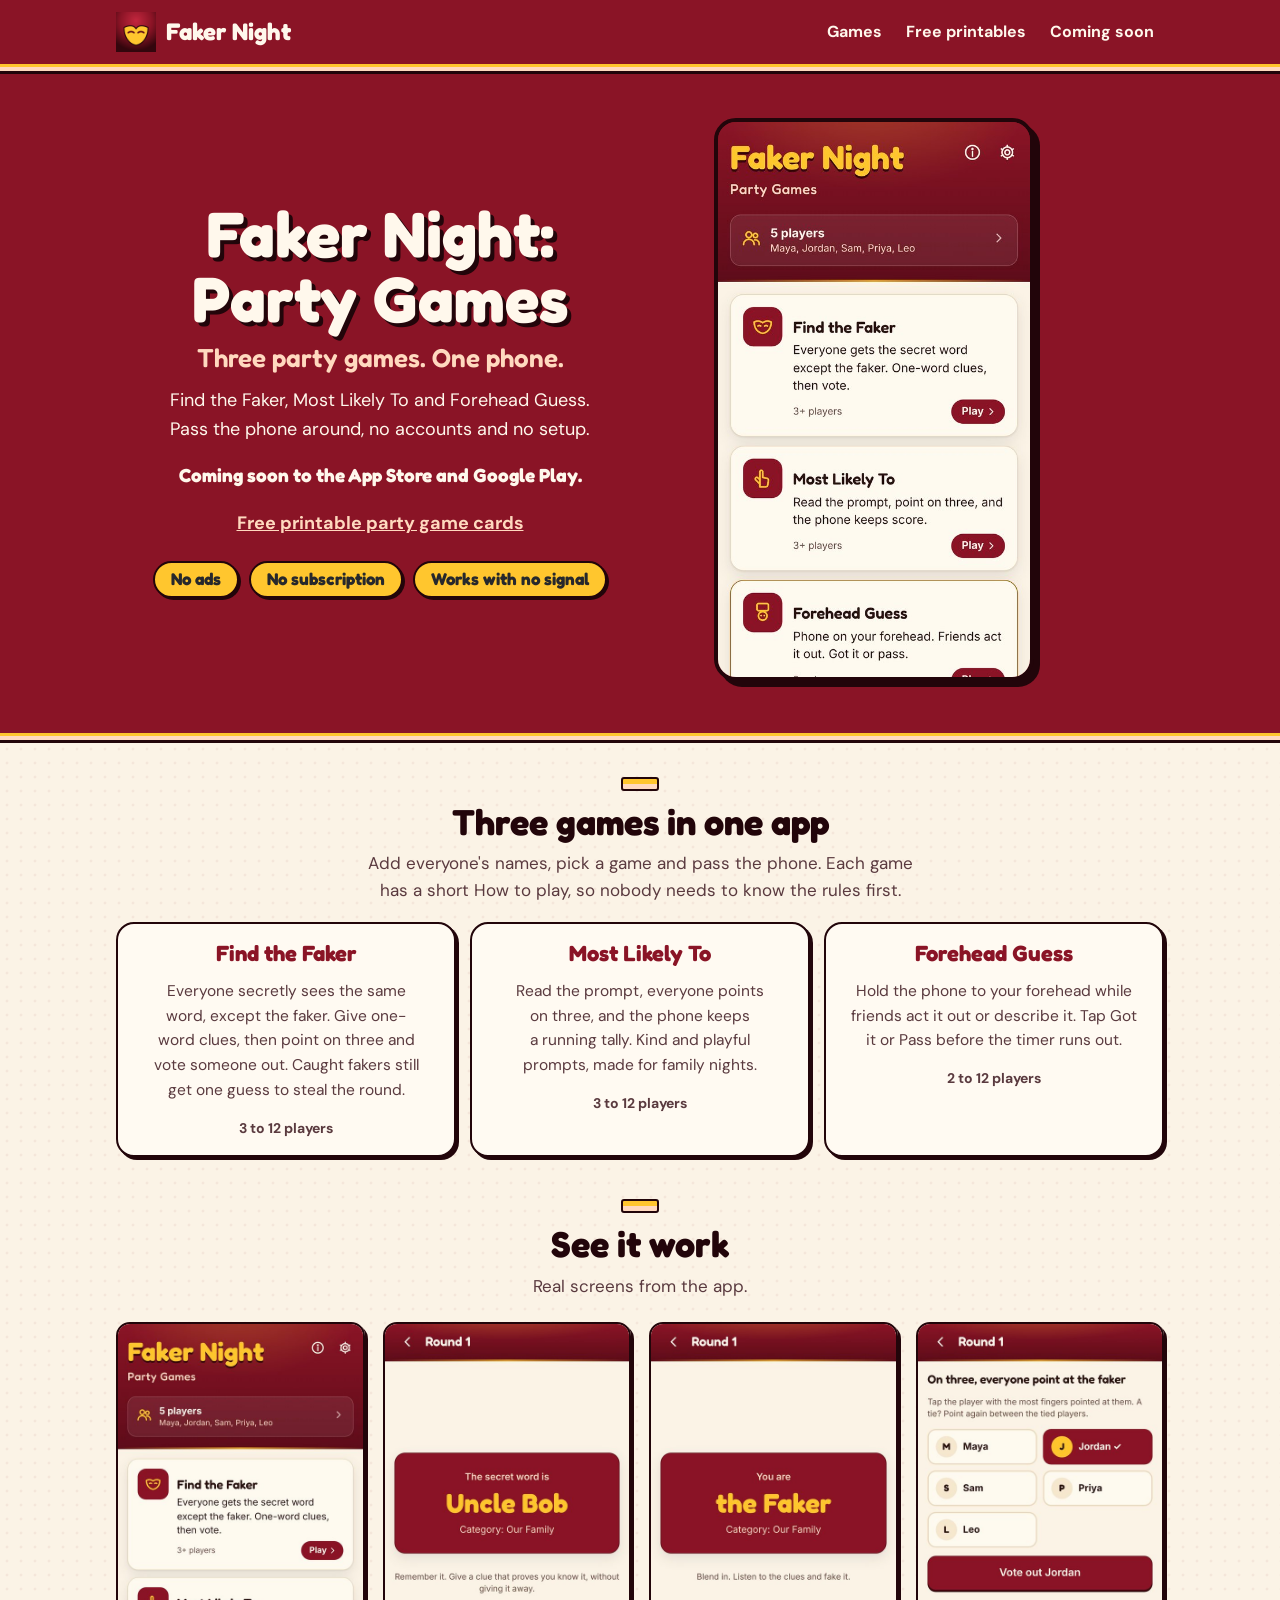
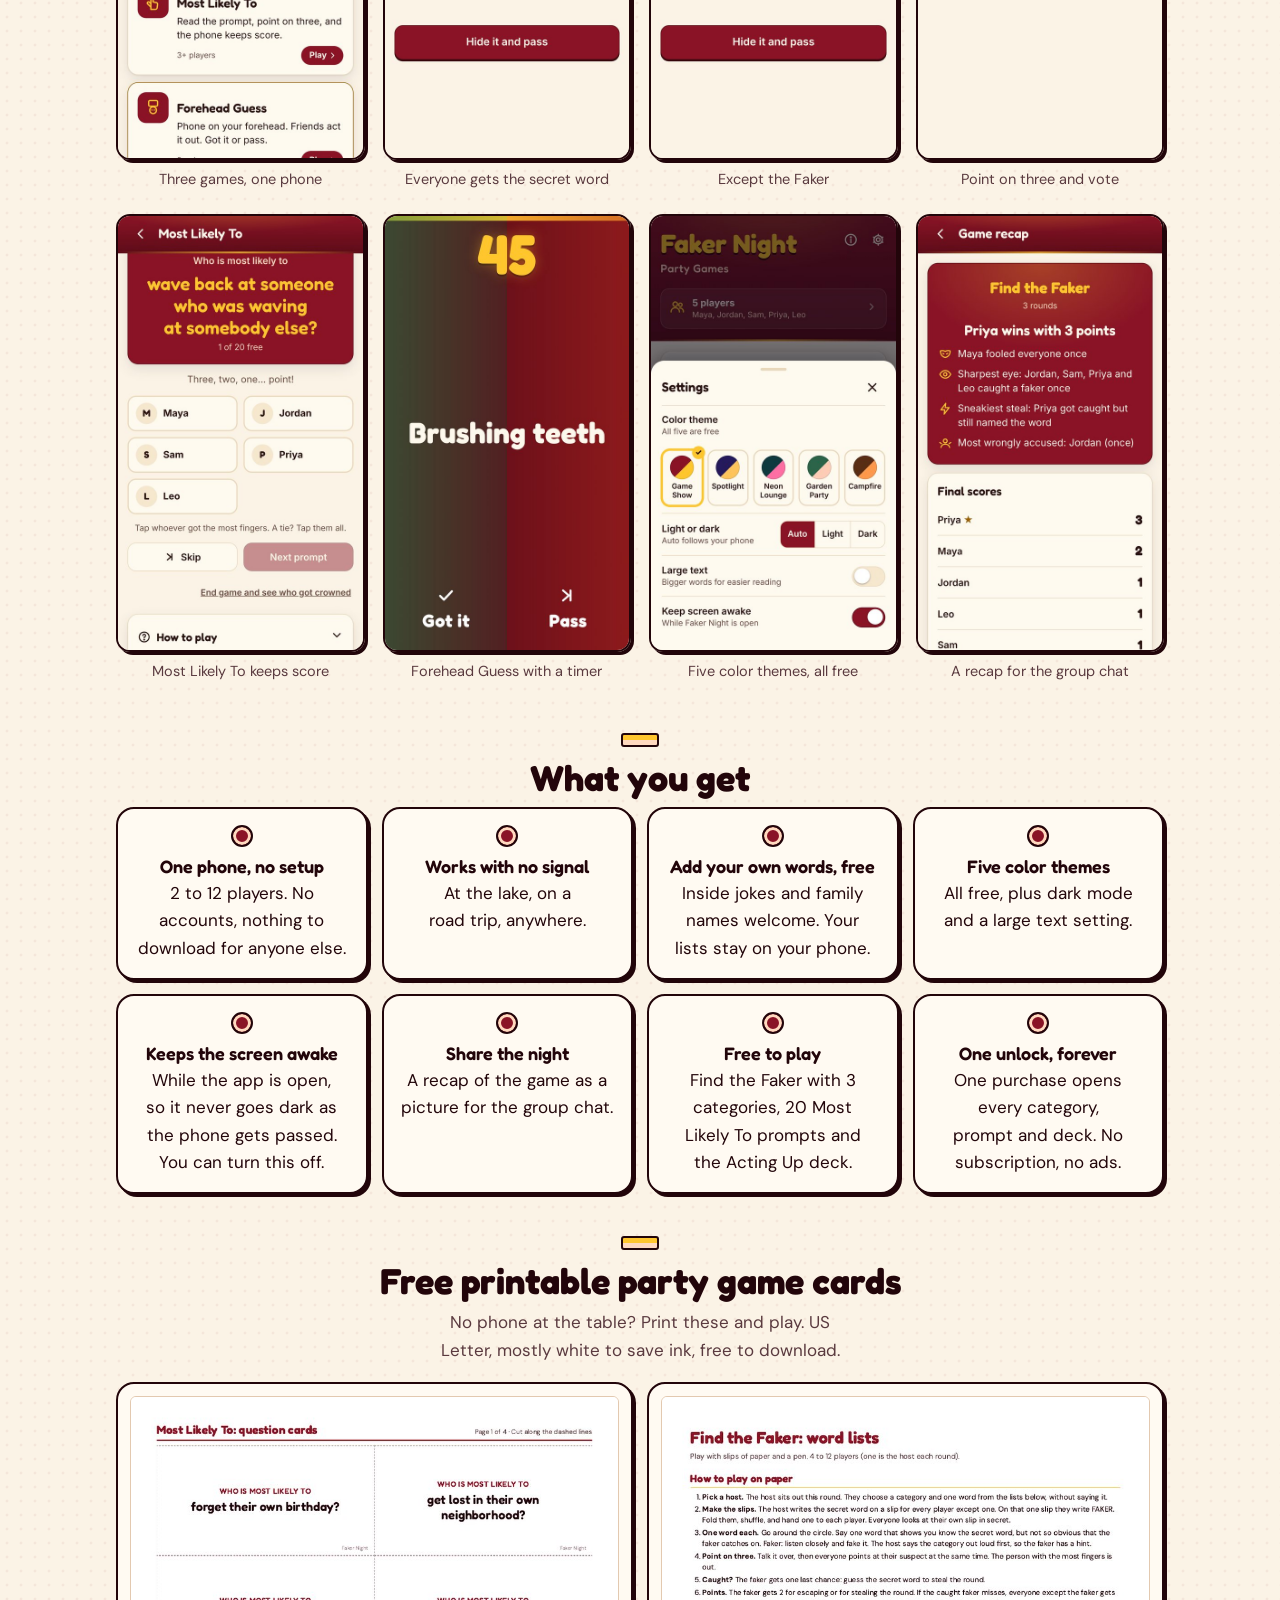
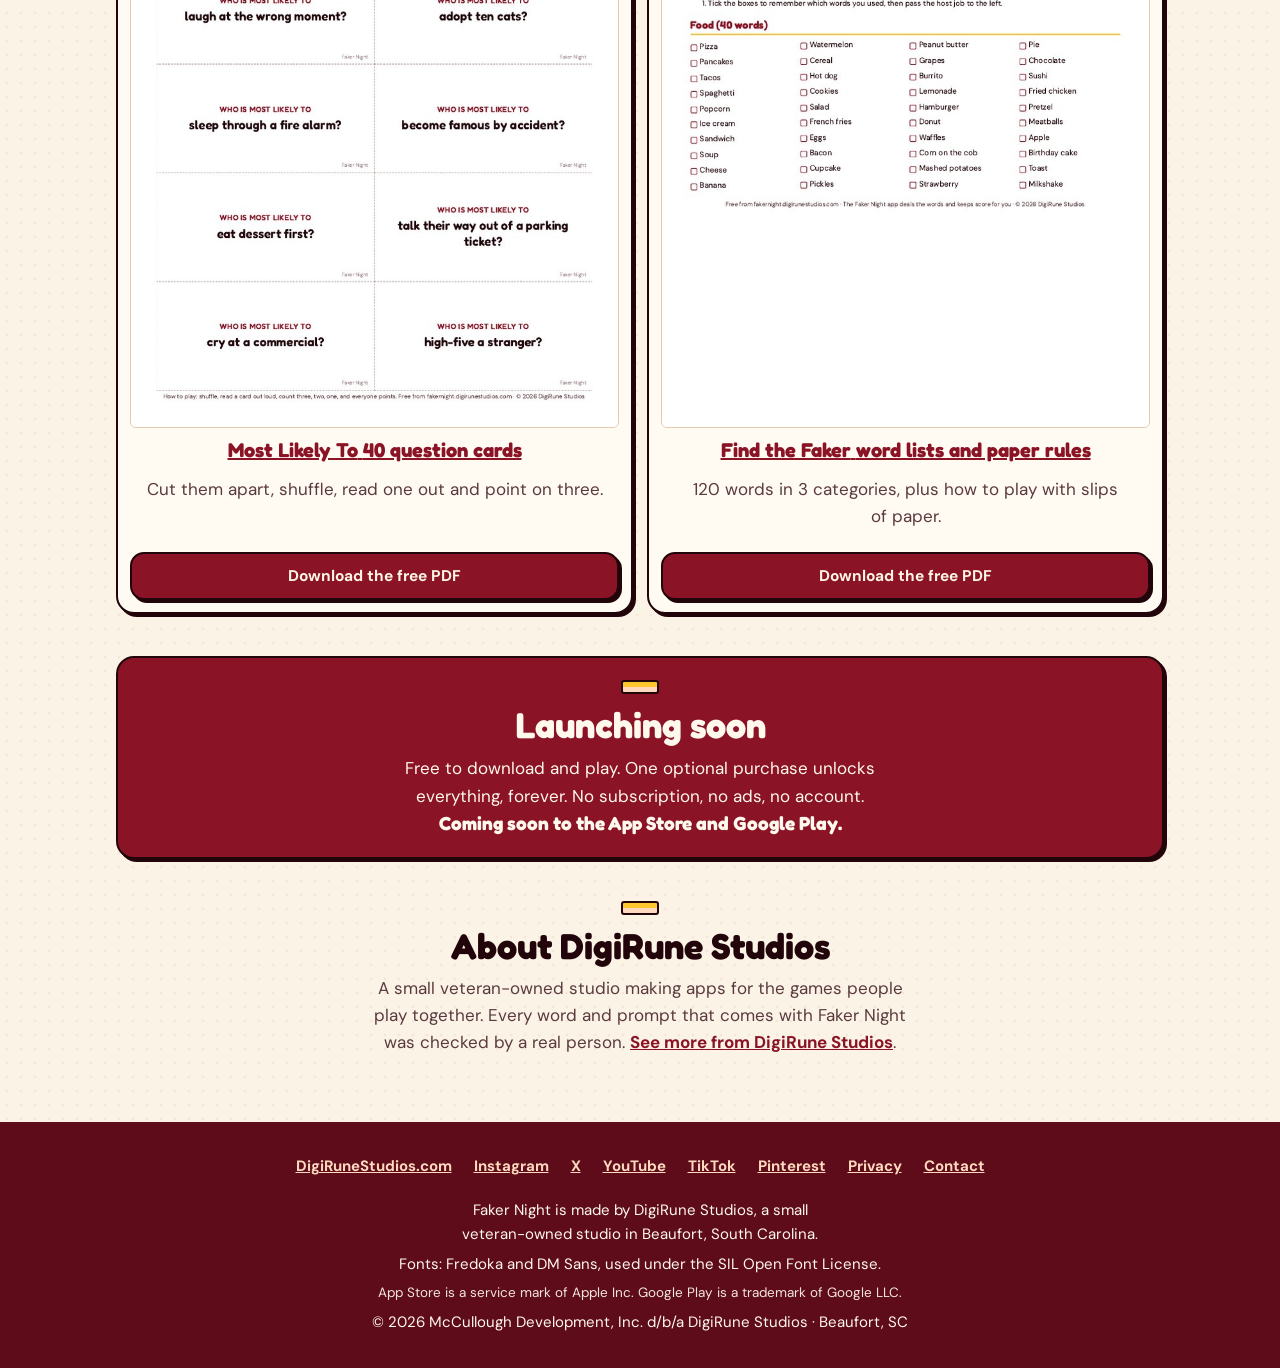
==== index.html @ b668b9be "Faker Night promo website v1 (Coming soon): home, 2 free printables, privacy Co-Authored-By: Claude " ====
<!doctype html>
<html lang="en">
<head>
<meta charset="utf-8">
<meta name="viewport" content="width=device-width, initial-scale=1, viewport-fit=cover">
<title>Faker Night: Party Games, three pass-the-phone games in one app</title>
<meta name="description" content="Coming soon. Find the Faker, Most Likely To and Forehead Guess on one phone. 2 to 12 players, no accounts, works with no signal. No ads, no subscription. Free printable party game cards too.">
<link rel="canonical" href="https://fakernight.digirunestudios.com/">
<meta property="og:type" content="website">
<meta property="og:site_name" content="Faker Night: Party Games">
<meta property="og:url" content="https://fakernight.digirunestudios.com/">
<meta property="og:title" content="Faker Night: Party Games, three pass-the-phone games in one app">
<meta property="og:description" content="Coming soon. Find the Faker, Most Likely To and Forehead Guess on one phone. No ads, no subscription. Free printable party game cards too.">
<meta property="og:image" content="https://fakernight.digirunestudios.com/site/img/og/faker-night-1200x630.jpg">
<meta property="og:image:width" content="1200">
<meta property="og:image:height" content="630">
<meta property="og:image:alt" content="Faker Night: Party Games. Find the Faker, Most Likely To, Forehead Guess.">
<meta name="twitter:card" content="summary_large_image">
<meta name="twitter:title" content="Faker Night: Party Games">
<meta name="twitter:description" content="Coming soon. Three pass-the-phone party games in one app. No ads, no subscription.">
<meta name="twitter:image" content="https://fakernight.digirunestudios.com/site/img/og/faker-night-1200x630.jpg">
<meta name="theme-color" content="#8a1426">
<link rel="icon" type="image/png" sizes="192x192" href="icons/icon-192.png">
<link rel="apple-touch-icon" href="icons/apple-touch-icon-180.png">
<link rel="preload" href="site/fonts/fredoka.woff2" as="font" type="font/woff2" crossorigin>
<link rel="stylesheet" href="site/site.css">
<style>
.shot{width:min(100%,320px);border:4px solid var(--outline);border-radius:22px;box-shadow:6px 6px 0 var(--outline);overflow:hidden;background:var(--outline)}
.game h3{font:700 22px/1.2 var(--serif);margin:0 0 6px;color:var(--felt)}
:root[data-theme="dark"] .game h3{color:var(--mustard)}
@media (prefers-color-scheme:dark){:root:not([data-theme="light"]) .game h3{color:var(--mustard)}}
.game .who{display:inline-block;margin-top:8px;font-weight:700;font-size:14px;color:var(--ink-2)}
.games3{display:grid;grid-template-columns:1fr;gap:14px}
@media (min-width:760px){.games3{grid-template-columns:repeat(3,1fr)}}
.sheets2{display:grid;grid-template-columns:1fr;gap:14px}
@media (min-width:640px){.sheets2{grid-template-columns:repeat(2,1fr)}}
.hero .herotext{min-width:0;max-width:100%}.hero h1{font-size:clamp(34px,10vw,64px);overflow-wrap:anywhere}
.sheet .what{color:var(--ink-2);margin:4px 0 12px}
</style>
</head>
<body>
<a class="skip" href="#main">Skip to the page content</a>
<header class="bar"><div class="wrap">
  <a class="brand" href="./"><img src="icons/icon-192.png" alt="" width="40" height="40">Faker&nbsp;Night</a>
  <nav aria-label="Site"><a href="./#games">Games</a><a href="./#printables">Free printables</a><a href="./#get">Coming soon</a></nav>
</div></header>
<div class="stripes"></div>
<main id="main">
<section class="hero" aria-labelledby="hero-title"><div class="wrap">
  <div class="herotext">
    <h1 id="hero-title">Faker&nbsp;Night:<br>Party&nbsp;Games</h1>
    <p class="tag">Three party games. One phone.</p>
    <p class="lead">Find the Faker, Most Likely To and Forehead Guess. Pass the phone around, no accounts and no setup.</p>
    <p class="soon">Coming soon to the App&nbsp;Store and Google&nbsp;Play.</p>
    <p class="sheetlink"><a href="#printables">Free printable party game cards</a></p>
    <ul class="pills" aria-label="Pricing"><li>No ads</li><li>No subscription</li><li>Works with no signal</li></ul>
  </div>
  <figure class="demo" style="margin:0">
    <img class="shot" src="site/img/hero-home.jpg" width="540" height="960" alt="The Faker Night home screen with three games: Find the Faker, Most Likely To and Forehead Guess.">
  </figure>
</div></section>
<div class="stripes"></div>

<section id="games" aria-labelledby="games-title"><div class="wrap">
  <h2 id="games-title">Three games in one app</h2>
  <p class="intro">Add everyone's names, pick a game and pass the phone. Each game has a short How to play, so nobody needs to know the rules first.</p>
  <div class="games3">
    <div class="card game"><h3>Find the Faker</h3><p>Everyone secretly sees the same word, except the faker. Give one-word clues, then point on three and vote someone out. Caught fakers still get one guess to steal the round.</p><span class="who">3 to 12 players</span></div>
    <div class="card game"><h3>Most Likely To</h3><p>Read the prompt, everyone points on three, and the phone keeps a running tally. Kind and playful prompts, made for family nights.</p><span class="who">3 to 12 players</span></div>
    <div class="card game"><h3>Forehead Guess</h3><p>Hold the phone to your forehead while friends act it out or describe it. Tap Got it or Pass before the timer runs out.</p><span class="who">2 to 12 players</span></div>
  </div>
</div></section>

<section id="see" aria-labelledby="see-title"><div class="wrap">
  <h2 id="see-title">See it work</h2>
  <p class="intro">Real screens from the app.<span class="swipehint"> Swipe sideways to see them all.</span></p>
  <div class="gallery" tabindex="0" aria-label="App screens, scroll sideways">
    <figure><img src="site/img/gallery/01-home.jpg" width="540" height="960" loading="lazy" alt="The home screen with all three games and the players bar."><figcaption>Three games, one phone</figcaption></figure>
    <figure><img src="site/img/gallery/02-word.jpg" width="540" height="960" loading="lazy" alt="A player privately sees the secret word, Uncle Bob, in the Our Family category."><figcaption>Everyone gets the secret word</figcaption></figure>
    <figure><img src="site/img/gallery/03-faker.jpg" width="540" height="960" loading="lazy" alt="One player sees You are the Faker instead of the word."><figcaption>Except the Faker</figcaption></figure>
    <figure><img src="site/img/gallery/04-vote.jpg" width="540" height="960" loading="lazy" alt="The vote screen: tap the player with the most fingers pointed at them."><figcaption>Point on three and vote</figcaption></figure>
    <figure><img src="site/img/gallery/05-likely.jpg" width="540" height="960" loading="lazy" alt="A Most Likely To prompt with the players' names to tap."><figcaption>Most Likely To keeps score</figcaption></figure>
    <figure><img src="site/img/gallery/06-guess.jpg" width="540" height="960" loading="lazy" alt="Forehead Guess with a big countdown, the word, and Got it and Pass."><figcaption>Forehead Guess with a timer</figcaption></figure>
    <figure><img src="site/img/gallery/07-themes.jpg" width="540" height="960" loading="lazy" alt="Settings with five color themes, light or dark, large text and keep screen awake."><figcaption>Five color themes, all free</figcaption></figure>
    <figure><img src="site/img/gallery/08-recap.jpg" width="540" height="960" loading="lazy" alt="The game recap with final scores and fun awards."><figcaption>A recap for the group chat</figcaption></figure>
  </div>
</div></section>

<section id="features" aria-labelledby="features-title"><div class="wrap">
  <h2 id="features-title">What you get</h2>
  <ul class="feats">
    <li class="card"><b>One phone, no setup</b>2 to 12 players. No accounts, nothing to download for anyone else.</li>
    <li class="card"><b>Works with no signal</b>At the lake, on a road trip, anywhere.</li>
    <li class="card"><b>Add your own words, free</b>Inside jokes and family names welcome. Your lists stay on your phone.</li>
    <li class="card"><b>Five color themes</b>All free, plus dark mode and a large text setting.</li>
    <li class="card"><b>Keeps the screen awake</b>While the app is open, so it never goes dark as the phone gets passed. You can turn this off.</li>
    <li class="card"><b>Share the night</b>A recap of the game as a picture for the group chat.</li>
    <li class="card"><b>Free to play</b>Find the Faker with 3 categories, 20 Most Likely To prompts and the Acting Up deck.</li>
    <li class="card"><b>One unlock, forever</b>One purchase opens every category, prompt and deck. No subscription, no ads.</li>
  </ul>
</div></section>

<section id="printables" aria-labelledby="printables-title"><div class="wrap">
  <h2 id="printables-title">Free printable party game cards</h2>
  <p class="intro">No phone at the table? Print these and play. US Letter, mostly white to save ink, free to download.</p>
  <div class="sheets2">
    <div class="card sheet">
      <a href="printables/most-likely-to-cards.html"><img class="pv" src="site/img/sheets/most-likely-to-cards.jpg" width="760" height="983" loading="lazy" alt="Preview of the free printable Most Likely To question cards"></a>
      <h3><a href="printables/most-likely-to-cards.html"><span class="nm">Most Likely To</span> <span class="ss">40 question cards</span></a></h3>
      <p class="what">Cut them apart, shuffle, read one out and point on three.</p>
      <a class="btn primary block" href="printables/pdf/most-likely-to-cards.pdf" download="Most-Likely-To-Question-Cards.pdf" type="application/pdf" aria-label="Download the free PDF: Most Likely To question cards"><span class="dl-long">Download the free PDF</span><span class="dl-short">Free PDF</span></a>
    </div>
    <div class="card sheet">
      <a href="printables/find-the-faker-word-lists.html"><img class="pv" src="site/img/sheets/find-the-faker-word-lists.jpg" width="760" height="983" loading="lazy" alt="Preview of the free printable Find the Faker word lists and paper rules"></a>
      <h3><a href="printables/find-the-faker-word-lists.html"><span class="nm">Find the Faker</span> <span class="ss">word lists and paper rules</span></a></h3>
      <p class="what">120 words in 3 categories, plus how to play with slips of paper.</p>
      <a class="btn primary block" href="printables/pdf/find-the-faker-word-lists.pdf" download="Find-the-Faker-Word-Lists.pdf" type="application/pdf" aria-label="Download the free PDF: Find the Faker word lists and paper rules"><span class="dl-long">Download the free PDF</span><span class="dl-short">Free PDF</span></a>
    </div>
  </div>
</div></section>

<section id="get" aria-labelledby="get-title"><div class="wrap">
  <div class="card panel cta">
    <h2 id="get-title">Launching soon</h2>
    <p>Free to download and play. One optional purchase unlocks everything, forever. No subscription, no ads, no account.</p>
    <p class="soon">Coming soon to the App&nbsp;Store and Google&nbsp;Play.</p>
  </div>
</div></section>

<section id="studio" aria-labelledby="studio-title"><div class="wrap">
  <h2 id="studio-title">About DigiRune&nbsp;Studios</h2>
  <p class="intro">A small veteran-&#8288;owned studio making apps for the games people play together. Every word and prompt that comes with Faker Night was checked by a real person. <a href="https://digirunestudios.com/">See more from DigiRune&nbsp;Studios</a>.</p>
</div></section>
</main>
<footer><div class="wrap">
  <ul class="links">
    <li><a href="https://digirunestudios.com/">DigiRuneStudios.com</a></li>
    <li><a href="https://www.instagram.com/digirune/">Instagram</a></li>
    <li><a href="https://x.com/DigiRuneStudios">X</a></li>
    <li><a href="https://www.youtube.com/@DigiRuneStudios">YouTube</a></li>
    <li><a href="https://www.tiktok.com/@digirunestudios">TikTok</a></li>
    <li><a href="https://www.pinterest.com/digirunestudios/">Pinterest</a></li>
    <li><a href="privacy.html">Privacy</a></li>
    <li><a href="mailto:will@digirunestudios.com">Contact</a></li>
  </ul>
  <p>Faker&nbsp;Night is made by DigiRune&nbsp;Studios, a small veteran-&#8288;owned studio in Beaufort, South&nbsp;Carolina.</p>
  <p>Fonts: Fredoka and DM Sans, used under the SIL Open Font License.</p>
  <p class="tm">App&nbsp;Store is a service mark of Apple Inc. Google&nbsp;Play is a trademark of Google LLC.</p>
  <p>&copy; 2026 McCullough Development, Inc. d/b/a DigiRune&nbsp;Studios &middot; Beaufort, SC</p>
</div></footer>
</body>
</html>
---- site/site.css ----
/* Faker Night site, Game Show look (matches the app default theme). DigiRune Studios. */
:root {
  --bg: #fbf3e6; --surface: #fffaf2; --surface-2: #f7e6cf; --ink: #22050a; --ink-2: #5a3a3f; --line: #e3c9b0;
  --felt: #8a1426; --felt-2: #5e0c19; --on-felt: #fff8ec; --on-felt-2: #ffd9bf; --outline: #22050a;
  --mustard: #ffc62e; --tomato: #ffd9bf; --brick: #8a1426; --link: #8a1426; --shadow: 3px 3px 0 var(--outline);
  --serif: "Fredoka", "Trebuchet MS", system-ui, sans-serif; --sans: "DM Sans", system-ui, -apple-system, "Segoe UI", Roboto, sans-serif;
  color-scheme: light dark;
}
@media (prefers-color-scheme: dark) {
  :root:not([data-theme="light"]) { --bg: #1a0a0d; --surface: #2a1216; --surface-2: #3a1a1f; --ink: #fff3e8; --ink-2: #e2c6bf; --line: #4d2a30; --outline: #0b0204; --link: #ffc62e; }
}
:root[data-theme="dark"] { --bg: #1a0a0d; --surface: #2a1216; --surface-2: #3a1a1f; --ink: #fff3e8; --ink-2: #e2c6bf; --line: #4d2a30; --outline: #0b0204; --link: #ffc62e; }
* { box-sizing: border-box; }
html { -webkit-text-size-adjust: 100%; scroll-behavior: smooth; }
@media (prefers-reduced-motion: reduce) { html { scroll-behavior: auto; } }
body { margin: 0; background: radial-gradient(rgba(138, 20, 38, .06) 1.3px, transparent 1.7px) 0 0 / 14px 14px, var(--bg); color: var(--ink); font: 17px/1.6 var(--sans); }
img { max-width: 100%; height: auto; display: block; }
a { color: var(--link); font-weight: 700; }
a:focus-visible, button:focus-visible { outline: 3px solid var(--mustard); outline-offset: 3px; border-radius: 6px; }
.skip { position: absolute; left: -999px; top: 8px; background: var(--surface); color: var(--ink); padding: 10px 14px; border: 2px solid var(--outline); border-radius: 10px; z-index: 10; }
.skip:focus { left: 12px; }
.wrap { max-width: 1080px; margin: 0 auto; padding-left: max(16px, env(safe-area-inset-left)); padding-right: max(16px, env(safe-area-inset-right)); }
.stripes { height: 10px; background: linear-gradient(var(--mustard) 0 33%, var(--tomato) 33% 66%, var(--outline) 66%); }
/* top bar */
.bar { background: var(--felt); color: var(--on-felt); padding-top: env(safe-area-inset-top); }
.bar .wrap { display: flex; align-items: center; gap: 10px; min-height: 64px; flex-wrap: wrap; }
.brand { display: flex; align-items: center; gap: 10px; color: var(--on-felt); text-decoration: none; font: 700 24px/1 var(--serif); min-height: 44px; }
.brand img { width: 40px; height: 40px; }
.bar nav { margin-left: auto; display: flex; gap: 4px; flex-wrap: wrap; }
.bar nav a { color: var(--on-felt); text-decoration: none; font-weight: 700; font-size: 16px; padding: 10px 10px; min-height: 44px; display: inline-flex; align-items: center; border-radius: 10px; }
.bar nav a:hover { background: rgba(255, 246, 228, .12); }
/* hero: centered text beside the demo video; one column on phones */
.hero { background: var(--felt); color: var(--on-felt); padding: 0; }
.hero .wrap { display: grid; gap: 28px; padding-top: 28px; padding-bottom: 36px; align-items: center; justify-items: center; }
@media (min-width: 900px) { .hero .wrap { grid-template-columns: 1.1fr 1fr; padding-top: 44px; padding-bottom: 52px; gap: 40px; } }
.herotext { text-align: center; max-width: 36em; }
.hero h1 { font: 700 clamp(38px, 9vw, 64px)/1.02 var(--serif); margin: 0; text-shadow: 4px 4px 0 var(--outline); }
.hero .tag { font: 600 clamp(20px, 4.6vw, 26px)/1.25 var(--serif); color: var(--on-felt-2); margin: 10px 0 0; }
.hero p.lead { font-size: 18px; margin: 12px auto 0; max-width: 30em; }
.pills { display: flex; flex-wrap: wrap; justify-content: center; gap: 10px; margin: 16px 0 0; padding: 0; list-style: none; }
.pills li { background: var(--mustard); color: #26282c; border: 2px solid var(--outline); border-radius: 999px; padding: 6px 16px; font: 700 17px/1.2 var(--serif); box-shadow: 2px 2px 0 var(--outline); }
.sheetlink { margin: 14px 0 0; font-size: 18px; }
.hero .sheetlink a, .cta .sheetlink a { color: var(--on-felt-2); display: inline-flex; min-height: 44px; align-items: center; }
/* official store badges: equal 48px artwork height, clear space of at least a quarter of the height (12px) all round */
.stores { display: flex; flex-wrap: wrap; justify-content: center; align-items: center; gap: 16px 20px; margin: 20px 0 0; padding: 0; }
.badge { display: inline-block; line-height: 0; padding: 0; border-radius: 10px; }
.badge:focus-visible { outline-offset: 4px; }
.badge.apple img { height: 48px; width: auto; }
.badge .gp { display: block; position: relative; overflow: hidden; width: 161.14px; height: 48px; border-radius: 8px; }
.badge .gp img { position: absolute; left: -11.71px; top: -11.71px; width: 184.57px; height: 71.43px; max-width: none; }
/* QR codes only where a phone is not the device in hand: wide screens with a mouse (same rule as DigiRuneStudios.com) */
.qr-row { display: none; }
/* pre-launch line, in place of the store badges (same treatment as Stitch Scroll) */
.soon { font: 700 19px/1.35 var(--serif); margin: 18px auto 0; max-width: 22em; text-align: center; text-wrap: balance; }
.hero .soon, .cta .soon { color: var(--on-felt); }
@media (min-width: 1100px) and (hover: hover) {
  .qr-row { display: flex; justify-content: center; gap: 28px; margin: 18px 0 0; }
  .qr-row figure { margin: 0; text-align: center; }
  .qr-row img { width: 136px; height: 136px; border-radius: 10px; border: 2px solid var(--outline); margin: 0 auto; }
  .qr-row figcaption { font-size: 14px; margin-top: 6px; color: inherit; }
}
/* demo video */
.demo { margin: 0; width: min(100%, 420px); text-align: center; }
.demo-frame { position: relative; border: 4px solid var(--outline); border-radius: 22px; box-shadow: 6px 6px 0 var(--outline); overflow: hidden; background: #145c60; aspect-ratio: 3 / 4; }
.demo video { display: block; width: 100%; height: 100%; object-fit: cover; cursor: pointer; }
.demo figcaption { font: 600 17px/1.3 var(--serif); margin-top: 12px; color: var(--on-felt-2); }
/* The play and pause control sits under the video, beside its caption, so it never covers the app on screen.
   When the video waits (autoplay refused or reduced motion) it becomes a big play button centered on the poster. */
.demo { position: relative; container-type: inline-size; }
.demo figcaption { display: flex; align-items: center; justify-content: center; gap: 12px; }
.demo-toggle { flex: none; position: relative; width: 44px; height: 44px; border-radius: 50%; border: 2px solid var(--outline); background: #fff6e4; box-shadow: 2px 2px 0 var(--outline); cursor: pointer; display: grid; place-items: center; padding: 0; }
.demo-toggle span { width: 14px; height: 16px; border-left: 5px solid #26282c; border-right: 5px solid #26282c; }
.demo-toggle.big { position: absolute; left: calc(50% - 44px); top: calc(66.6667cqw - 44px); width: 88px; height: 88px; background: var(--mustard); border-width: 3px; box-shadow: 4px 4px 0 var(--outline); z-index: 2; }
.demo-toggle.big span { width: 0; height: 0; border-top: 18px solid transparent; border-bottom: 18px solid transparent; border-left: 30px solid #26282c; border-right: 0; margin-left: 8px; }
.demo-toggle:focus-visible { outline: 3px solid var(--mustard); outline-offset: 3px; }
.sr-only { position: absolute; width: 1px; height: 1px; padding: 0; margin: -1px; overflow: hidden; clip: rect(0 0 0 0); white-space: nowrap; border: 0; }
/* sections: headings, intros and cards centered */
section { padding: 34px 0 8px; }
h2 { font: 700 clamp(28px, 6vw, 36px)/1.15 var(--serif); margin: 0 0 8px; text-align: center; text-wrap: balance; }
h2::before { content: ""; display: block; margin: 0 auto 10px; width: 34px; height: 10px; border-radius: 3px; background: linear-gradient(var(--mustard) 0 50%, var(--tomato) 50%); border: 2px solid var(--outline); }
h2.h3 { font: 600 24px/1.2 var(--serif); margin: 24px 0 8px; }
h2.h3::before { display: none; }
.intro { color: var(--ink-2); margin: 0 auto 18px; max-width: 42em; text-align: center; text-wrap: pretty; }
.card { background: var(--surface); border: 2px solid var(--outline); border-radius: 18px; box-shadow: var(--shadow); }
/* 8 games, 8 features, 8 sheets: 1, 2 or 4 columns so every row is full */
.games, .feats, .sheets { display: grid; grid-template-columns: 1fr; gap: 14px; list-style: none; padding: 0; margin: 0; }
@media (min-width: 520px) { .games, .feats, .sheets { grid-template-columns: repeat(2, 1fr); } }
@media (min-width: 960px) { .games, .feats, .sheets { grid-template-columns: repeat(4, 1fr); } }
.game { display: flex; flex-direction: column; align-items: center; text-align: center; gap: 6px; padding: 16px 14px; }
.game img { width: 64px; height: 64px; }
.game h3 { margin: 4px 0 0; font: 600 21px/1.2 var(--serif); }
.game p { margin: 0; font-size: 15.5px; color: var(--ink-2); }
.gallery { display: flex; gap: 14px; overflow-x: auto; padding: 4px 4px 16px; scroll-snap-type: x mandatory; -webkit-overflow-scrolling: touch; }
.gallery figure { margin: 0; flex: 0 0 auto; width: min(62vw, 230px); scroll-snap-align: center; }
.gallery img { border: 2px solid var(--outline); border-radius: 14px; box-shadow: var(--shadow); }
.gallery figcaption { font-size: 14.5px; color: var(--ink-2); margin-top: 8px; text-align: center; }
@media (min-width: 960px) {
  .gallery { display: grid; grid-template-columns: repeat(4, 1fr); overflow: visible; padding: 4px 0 8px; gap: 22px 18px; }
  .gallery figure { width: auto; }
  .swipehint { display: none; }
}
.feats li { padding: 16px 14px; text-align: center; }
.feats li::before { content: ""; display: block; margin: 0 auto 8px; width: 18px; height: 18px; border-radius: 50%; background: var(--felt); border: 2px solid var(--outline); box-shadow: inset 0 0 0 3px var(--on-felt-2); }
.feats b { display: block; font: 600 18px/1.3 var(--serif); margin-bottom: 2px; }
.sheet { padding: 12px; display: flex; flex-direction: column; gap: 10px; text-align: center; }
.sheet .pv { border: 1px solid var(--line); border-radius: 6px; background: #fff; }
.sheet h3 { margin: 0; font: 600 20px/1.2 var(--serif); }
.sheet .btn { margin-top: auto; }
.btn { display: inline-flex; align-items: center; justify-content: center; gap: 8px; min-height: 48px; padding: 10px 18px; border-radius: 14px; border: 2px solid var(--outline); background: var(--surface); color: var(--ink); font: 700 17px/1.2 var(--sans); text-decoration: none; box-shadow: var(--shadow); text-align: center; }
.btn.primary { background: var(--brick); color: #fff6e4; }
.btn.block { width: 100%; }
.btn:active { transform: translate(2px, 2px); box-shadow: 1px 1px 0 var(--outline); }
.row { display: flex; gap: 10px; flex-wrap: wrap; justify-content: center; }
.panel { padding: 22px 20px; text-align: center; }
.panel p { margin: 0 auto; max-width: 34em; }
.cta { background: var(--felt); color: var(--on-felt); border-color: var(--outline); }
.cta h2, .cta h3 { color: var(--on-felt); }
.cta a:not(.btn):not(.badge) { color: var(--on-felt-2); }
#get .cta h2 { margin-bottom: 10px; }
footer { margin-top: 40px; background: var(--felt-2); color: var(--on-felt); padding: 22px 0 calc(28px + env(safe-area-inset-bottom)); font-size: 15px; text-align: center; }
footer a { color: var(--on-felt-2); }
footer .links { display: flex; flex-wrap: wrap; justify-content: center; gap: 4px 6px; margin: 0 0 10px; padding: 0; list-style: none; }
footer .links a { display: inline-flex; min-height: 44px; align-items: center; padding: 0 8px; }
footer p { margin: 6px auto; max-width: 44em; }
footer .tm { font-size: 13.5px; opacity: .92; }
/* printable pages */
.crumbs { font-size: 15px; margin: 18px 0 0; text-align: center; }
.crumbs a { display: inline-flex; min-height: 44px; align-items: center; }
.phead { padding-top: 8px; text-align: center; }
.split { display: grid; gap: 24px; justify-items: center; }
@media (min-width: 860px) { .split { grid-template-columns: 1fr 1fr; align-items: start; } }
.split > div { min-width: 0; width: 100%; max-width: 520px; text-align: center; }
.keylist { margin: 0 auto; padding-left: 20px; max-width: 30em; text-align: left; }
.keylist li { margin: 6px 0; }
.note { margin-top: 12px; }
.pv-big { border: 2px solid var(--outline); border-radius: 8px; box-shadow: var(--shadow); background: #fff; margin: 0 auto; }
.pin { max-width: min(320px, 100%); border-radius: 10px; border: 2px solid var(--outline); margin: 0 auto; }
.pageh1 { font: 700 clamp(30px, 7vw, 44px)/1.12 var(--serif); margin: 0 0 6px; text-align: center; }
.morelinks { list-style: none; padding: 0; margin: 0; display: flex; flex-wrap: wrap; justify-content: center; gap: 10px; }
.appcta .stores { margin-top: 16px; }
/* top bar on small screens */
@media (max-width: 599px) {
  .bar .wrap { gap: 0 10px; justify-content: center; }
  .bar nav { margin-left: 0; width: 100%; justify-content: center; flex-wrap: nowrap; gap: 0; }
  .bar nav a { padding: 8px 10px; font-size: 15.5px; white-space: nowrap; }
}
@media (max-width: 359px) {
  .bar nav a { padding: 8px 6px; font-size: 14px; }
}
.row .btn { max-width: 100%; }
.sheet .btn { font-size: 15.5px; padding: 10px 8px; }

/* Balanced text (DigiRune premier brand standard): headings and captions are balanced; body text never ends on a lone word. */
h1, h2, h3, figcaption, .tag, .soon, .crumbs { text-wrap: balance; }
p, li, dd, dt { text-wrap: pretty; }
/* Centered lines are balanced so each line of a centered block is about the same length. */
.intro, .lead, .game p, .feats li, .gallery figcaption, .sheet h3, .panel p, footer p, .demo figcaption, .sheetlink, .phead .intro { text-wrap: balance; }

/* Phones (2026-10-04): the 8 free score sheets sit two by two as compact cards (the top of each sheet, its name and the
   download button) instead of one tall card each, so the section is about a third as long. */
@media (max-width: 519px) {
  .sheets { grid-template-columns: repeat(2, minmax(0, 1fr)); gap: 12px; }
  .sheet { padding: 8px 8px 10px; gap: 8px; }
  .sheet .pv { width: 100%; height: auto; aspect-ratio: 4 / 3; object-fit: cover; object-position: top center; }
  .sheet h3 { font-size: 17px; line-height: 1.15; }
  .sheet h3 .nm { white-space: nowrap; }
  .sheet h3 .ss { display: block; margin-top: 2px; font: 600 13.5px/1.2 var(--sans); color: var(--ink-2); }
  .sheet .btn { font-size: 14px; min-height: 44px; padding: 8px 6px; border-radius: 12px; }
}
.sheet .btn { text-wrap: balance; }
/* The narrowest phones (under 360 px): headings and the breadcrumb step down a touch so short headings stay on one line. */
@media (max-width: 359px) {
  h2 { font-size: 26px; }
  .h3, h2.h3 { font-size: 22.5px; }
  .crumbs { font-size: 13.5px; }
}
/* Phones (fresh-eyes round 2): the three price pills stay on one row ("Pay once" never drops to a line alone). */
@media (max-width: 559px) {
  .pills { gap: clamp(6px, 1.8vw, 10px); flex-wrap: nowrap; }
  .pills li { font-size: clamp(13px, 3.9vw, 17px); padding: 5px clamp(8px, 2.6vw, 16px); white-space: nowrap; }
}
/* Phones: the score sheet button reads "Free PDF" on one line (its full name stays in the accessible label). */
.sheet .btn .dl-short { display: none; }
@media (max-width: 519px) {
  .sheet .btn .dl-long { display: none; }
  .sheet .btn .dl-short { display: inline; }
  .sheet .btn::before { content: ""; width: 14px; height: 14px; flex: none; background: currentColor;
    -webkit-mask: url("data:image/svg+xml,%3Csvg xmlns='http://www.w3.org/2000/svg' viewBox='0 0 24 24' fill='none' stroke='black' stroke-width='3' stroke-linecap='round' stroke-linejoin='round'%3E%3Cpath d='M12 3v12m-5-5 5 5 5-5M5 20h14'/%3E%3C/svg%3E") center / contain no-repeat;
            mask: url("data:image/svg+xml,%3Csvg xmlns='http://www.w3.org/2000/svg' viewBox='0 0 24 24' fill='none' stroke='black' stroke-width='3' stroke-linecap='round' stroke-linejoin='round'%3E%3Cpath d='M12 3v12m-5-5 5 5 5-5M5 20h14'/%3E%3C/svg%3E") center / contain no-repeat; }
}
@media (max-width: 519px) {
  .sheet h3 a { text-decoration: none; }
  .sheet h3 .nm { text-decoration: underline; text-decoration-thickness: 2px; text-underline-offset: 3px; }
}
@font-face {
  font-family: 'Fredoka';
  font-style: normal;
  font-weight: 400 700;
  font-stretch: 100%;
  font-display: swap;
  src: url('fonts/fredoka.woff2') format('woff2');
  unicode-range: U+0000-00FF, U+0131, U+0152-0153, U+02BB-02BC, U+02C6, U+02DA, U+02DC, U+0304, U+0308, U+0329, U+2000-206F, U+20AC, U+2122, U+2191, U+2193, U+2212, U+2215, U+FEFF, U+FFFD;
}
@font-face {
  font-family: 'DM Sans';
  font-style: normal;
  font-weight: 400 700;
  font-display: swap;
  src: url('fonts/dm-sans.woff2') format('woff2');
  unicode-range: U+0000-00FF, U+0131, U+0152-0153, U+02BB-02BC, U+02C6, U+02DA, U+02DC, U+0304, U+0308, U+0329, U+2000-206F, U+20AC, U+2122, U+2191, U+2193, U+2212, U+2215, U+FEFF, U+FFFD;
}
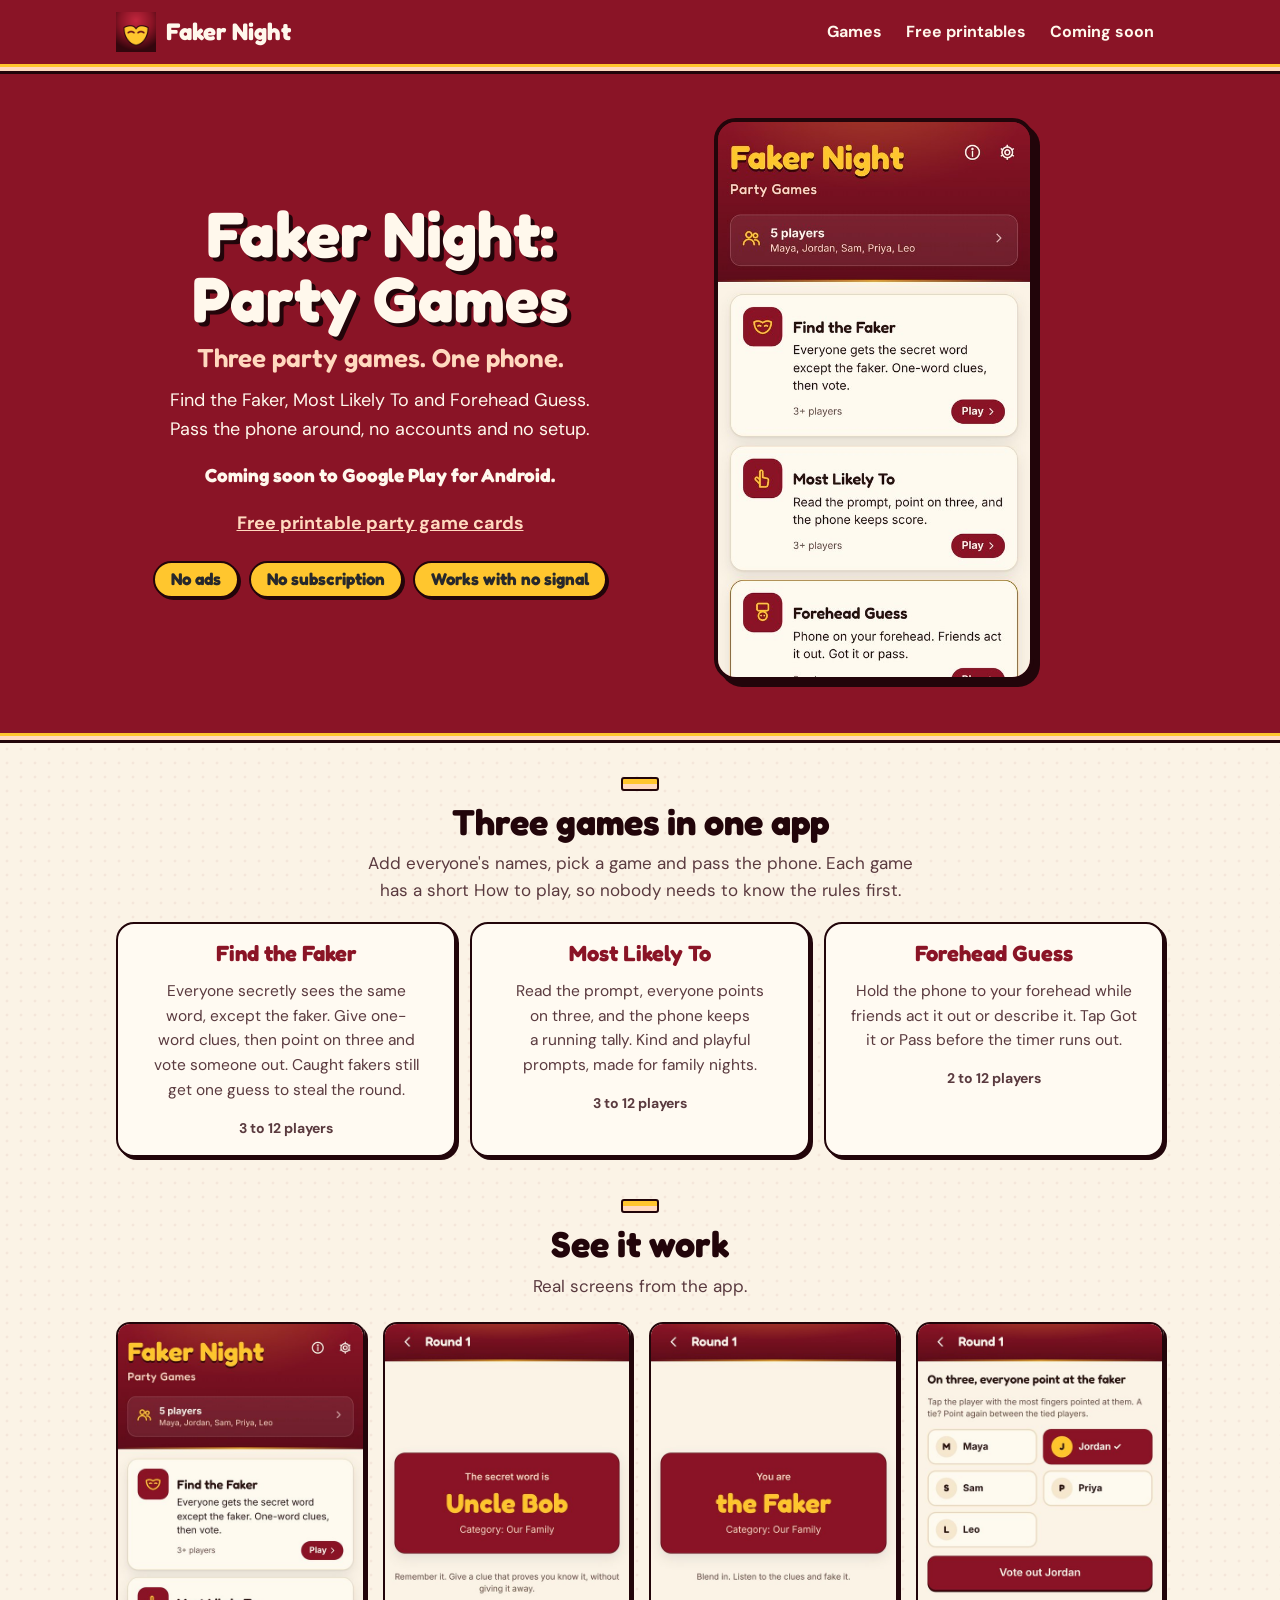
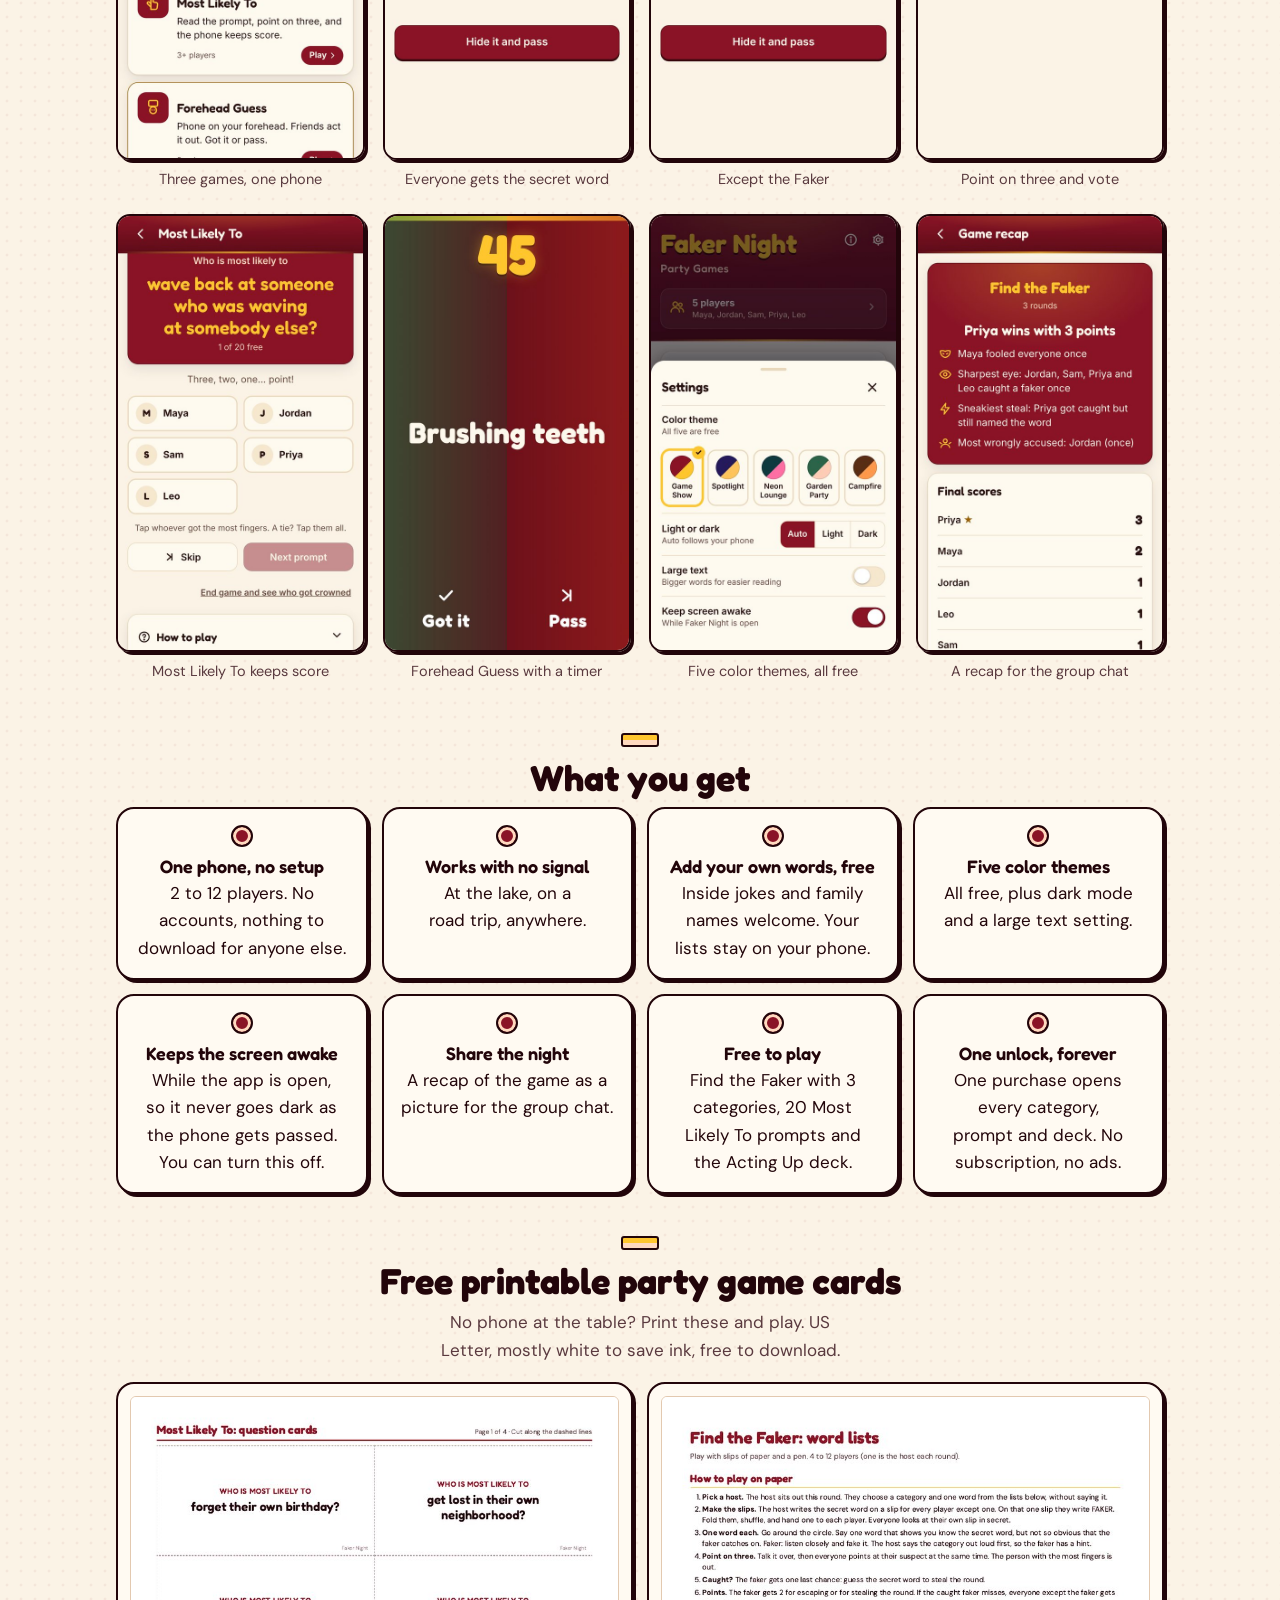
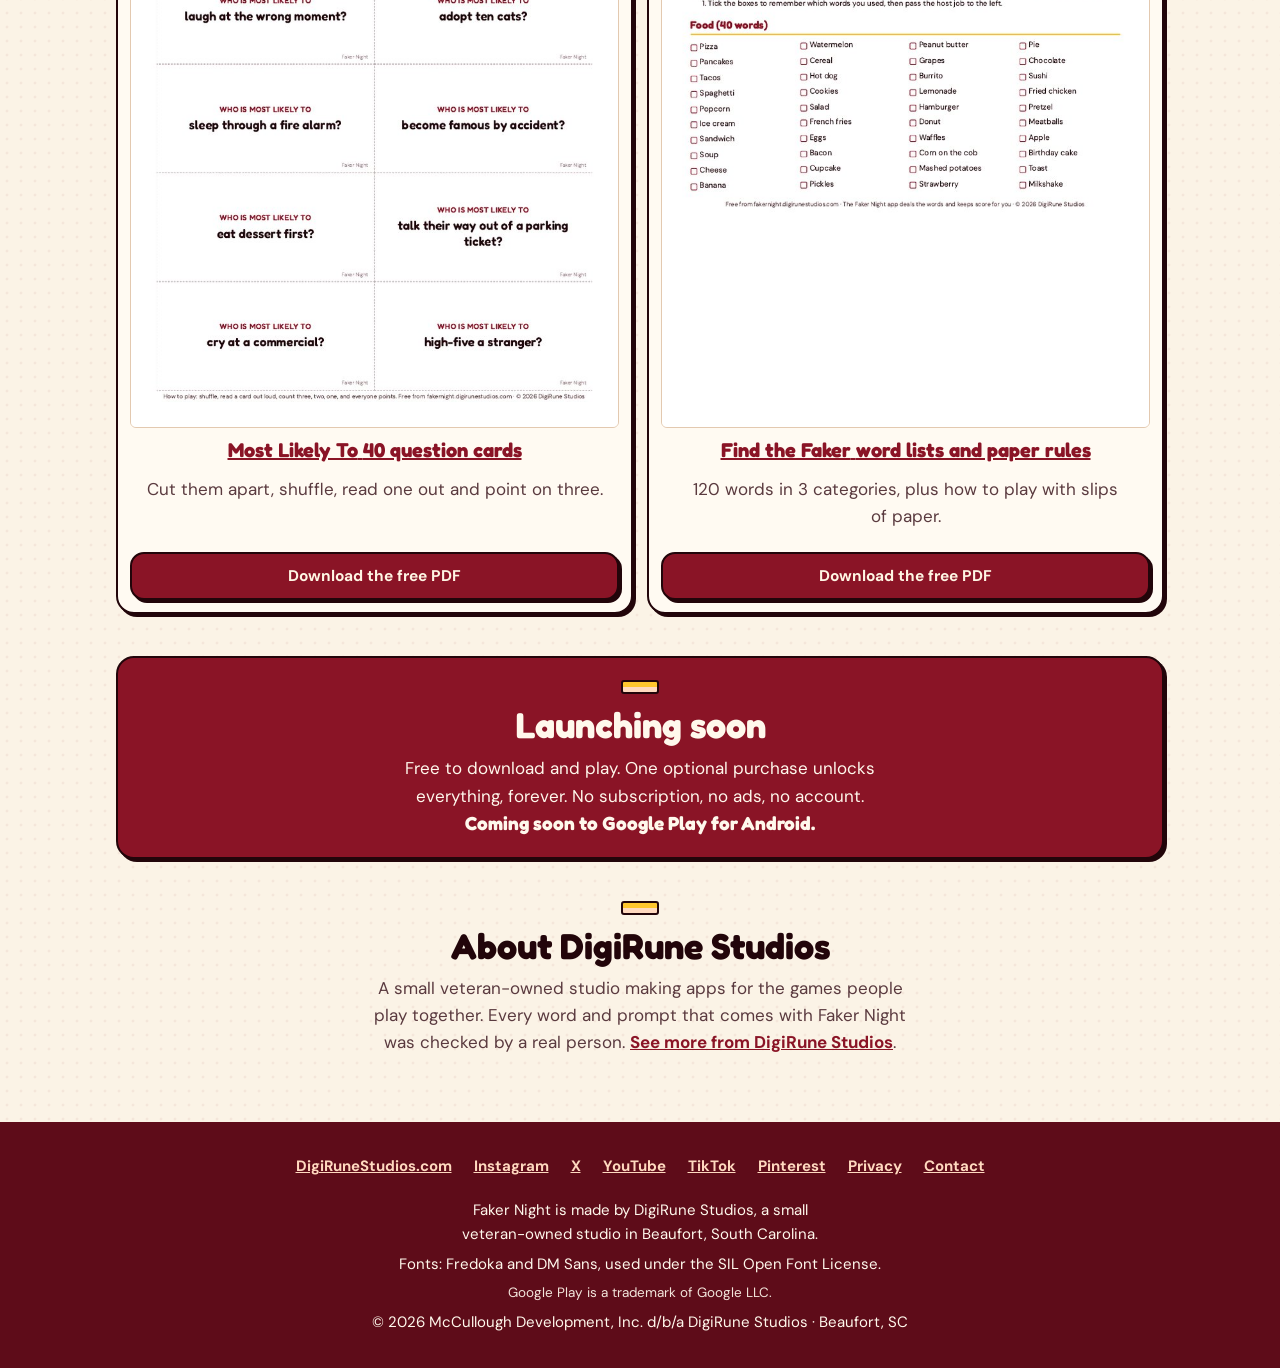
==== commit adfb5f85: "Interim wording: Google Play first (Business Model Change 2026-10-20) Apple rejected the four own ap" ====
--- a/index.html
+++ b/index.html
@@ -51,7 +51,7 @@
     <h1 id="hero-title">Faker&nbsp;Night:<br>Party&nbsp;Games</h1>
     <p class="tag">Three party games. One phone.</p>
     <p class="lead">Find the Faker, Most Likely To and Forehead Guess. Pass the phone around, no accounts and no setup.</p>
-    <p class="soon">Coming soon to the App&nbsp;Store and Google&nbsp;Play.</p>
+    <p class="soon">Coming soon to Google&nbsp;Play for Android.</p>
     <p class="sheetlink"><a href="#printables">Free printable party game cards</a></p>
     <ul class="pills" aria-label="Pricing"><li>No ads</li><li>No subscription</li><li>Works with no signal</li></ul>
   </div>
@@ -108,13 +108,13 @@
       <a href="printables/most-likely-to-cards.html"><img class="pv" src="site/img/sheets/most-likely-to-cards.jpg" width="760" height="983" loading="lazy" alt="Preview of the free printable Most Likely To question cards"></a>
       <h3><a href="printables/most-likely-to-cards.html"><span class="nm">Most Likely To</span> <span class="ss">40 question cards</span></a></h3>
       <p class="what">Cut them apart, shuffle, read one out and point on three.</p>
-      <a class="btn primary block" href="printables/pdf/most-likely-to-cards.pdf" download="Most-Likely-To-Question-Cards.pdf" type="application/pdf" aria-label="Download the free PDF: Most Likely To question cards"><span class="dl-long">Download the free PDF</span><span class="dl-short">Free PDF</span></a>
+      <a class="btn primary block" data-goatcounter-click="pdf-fakernight-most-likely-to-cards" data-goatcounter-title="Faker Night: free PDF, Most Likely To cards" href="printables/pdf/most-likely-to-cards.pdf" download="Most-Likely-To-Question-Cards.pdf" type="application/pdf" aria-label="Download the free PDF: Most Likely To question cards"><span class="dl-long">Download the free PDF</span><span class="dl-short">Free PDF</span></a>
     </div>
     <div class="card sheet">
       <a href="printables/find-the-faker-word-lists.html"><img class="pv" src="site/img/sheets/find-the-faker-word-lists.jpg" width="760" height="983" loading="lazy" alt="Preview of the free printable Find the Faker word lists and paper rules"></a>
       <h3><a href="printables/find-the-faker-word-lists.html"><span class="nm">Find the Faker</span> <span class="ss">word lists and paper rules</span></a></h3>
       <p class="what">120 words in 3 categories, plus how to play with slips of paper.</p>
-      <a class="btn primary block" href="printables/pdf/find-the-faker-word-lists.pdf" download="Find-the-Faker-Word-Lists.pdf" type="application/pdf" aria-label="Download the free PDF: Find the Faker word lists and paper rules"><span class="dl-long">Download the free PDF</span><span class="dl-short">Free PDF</span></a>
+      <a class="btn primary block" data-goatcounter-click="pdf-fakernight-find-the-faker-word-lists" data-goatcounter-title="Faker Night: free PDF, Find the Faker word lists" href="printables/pdf/find-the-faker-word-lists.pdf" download="Find-the-Faker-Word-Lists.pdf" type="application/pdf" aria-label="Download the free PDF: Find the Faker word lists and paper rules"><span class="dl-long">Download the free PDF</span><span class="dl-short">Free PDF</span></a>
     </div>
   </div>
 </div></section>
@@ -123,7 +123,7 @@
   <div class="card panel cta">
     <h2 id="get-title">Launching soon</h2>
     <p>Free to download and play. One optional purchase unlocks everything, forever. No subscription, no ads, no account.</p>
-    <p class="soon">Coming soon to the App&nbsp;Store and Google&nbsp;Play.</p>
+    <p class="soon">Coming soon to Google&nbsp;Play for Android.</p>
   </div>
 </div></section>
 
@@ -145,8 +145,11 @@
   </ul>
   <p>Faker&nbsp;Night is made by DigiRune&nbsp;Studios, a small veteran-&#8288;owned studio in Beaufort, South&nbsp;Carolina.</p>
   <p>Fonts: Fredoka and DM Sans, used under the SIL Open Font License.</p>
-  <p class="tm">App&nbsp;Store is a service mark of Apple Inc. Google&nbsp;Play is a trademark of Google LLC.</p>
+  <p class="tm">Google&nbsp;Play is a trademark of Google LLC.</p>
   <p>&copy; 2026 McCullough Development, Inc. d/b/a DigiRune&nbsp;Studios &middot; Beaufort, SC</p>
 </div></footer>
+<script>window.goatcounter={path:function(p){return location.host+p}}</script>
+<!-- GoatCounter analytics (privacy-friendly, no cookies) -->
+<script data-goatcounter="https://digirune.goatcounter.com/count" async src="//gc.zgo.at/count.js"></script>
 </body>
 </html>
